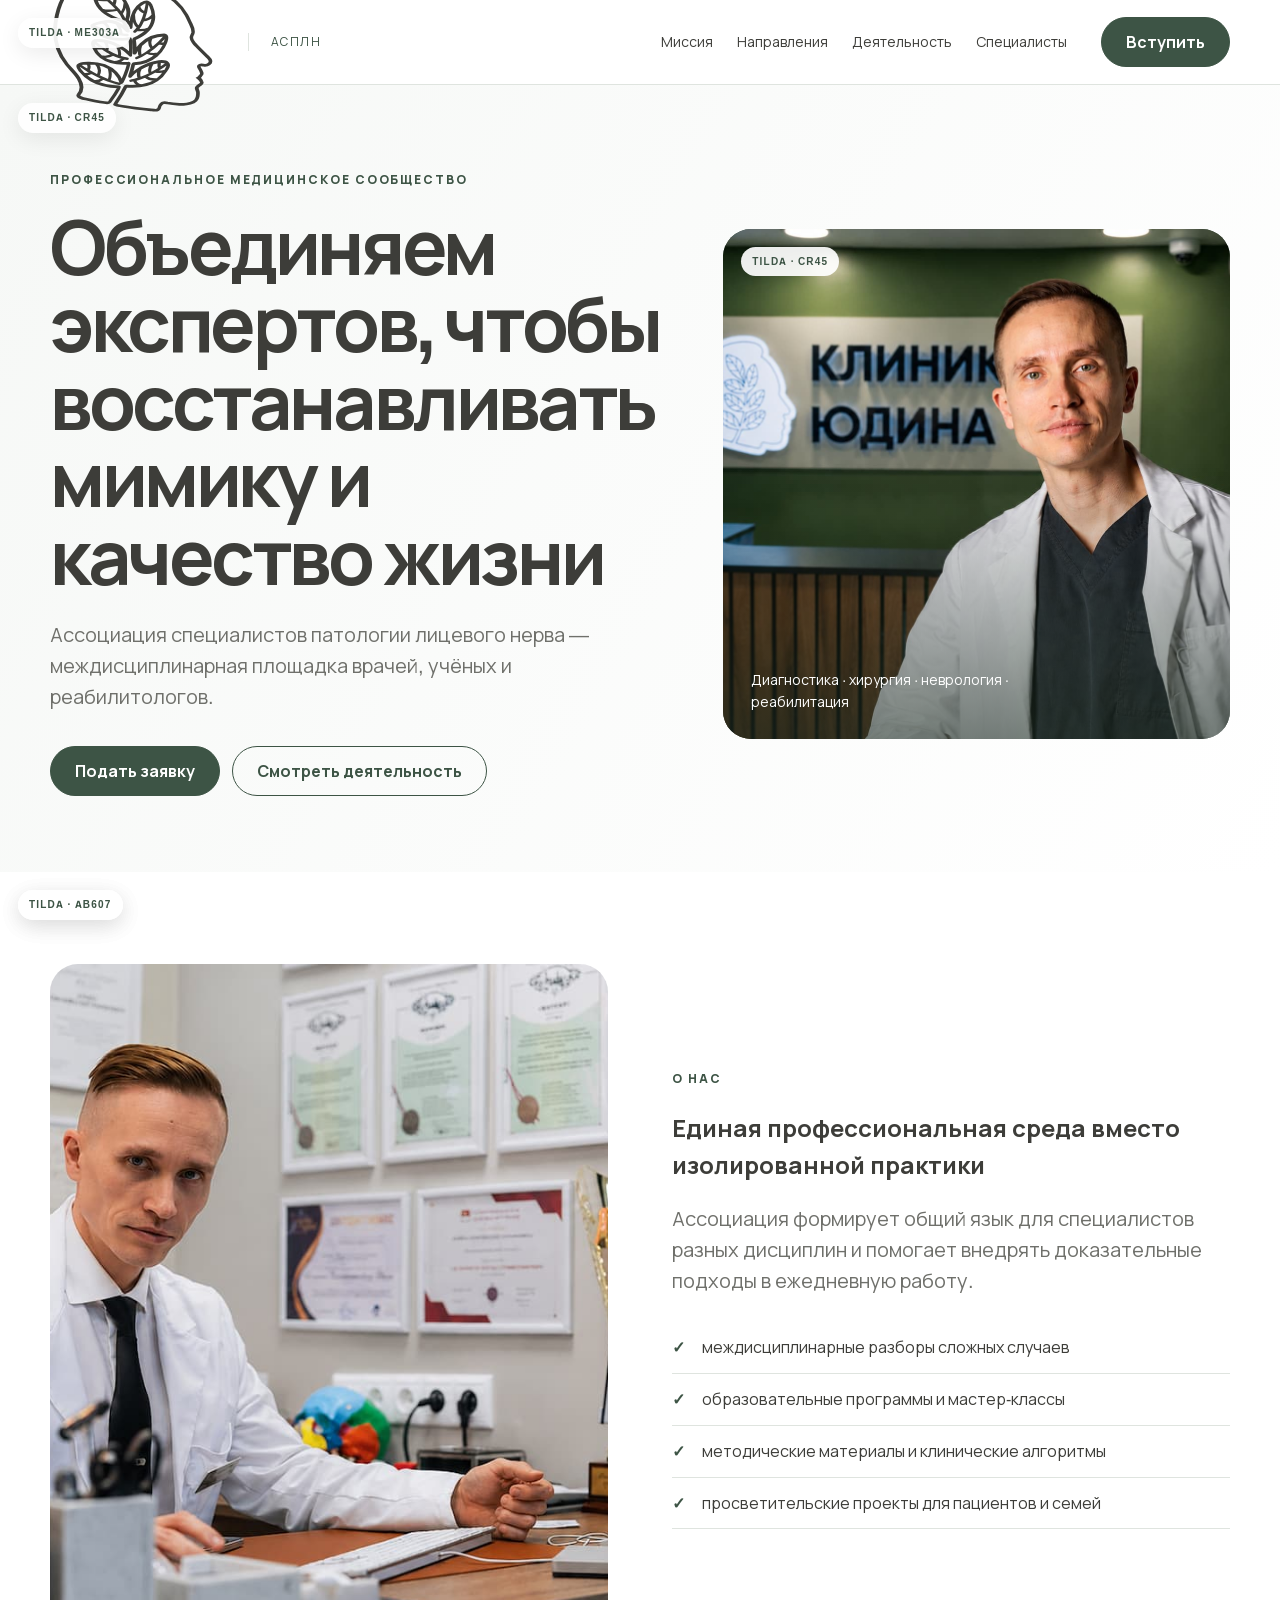
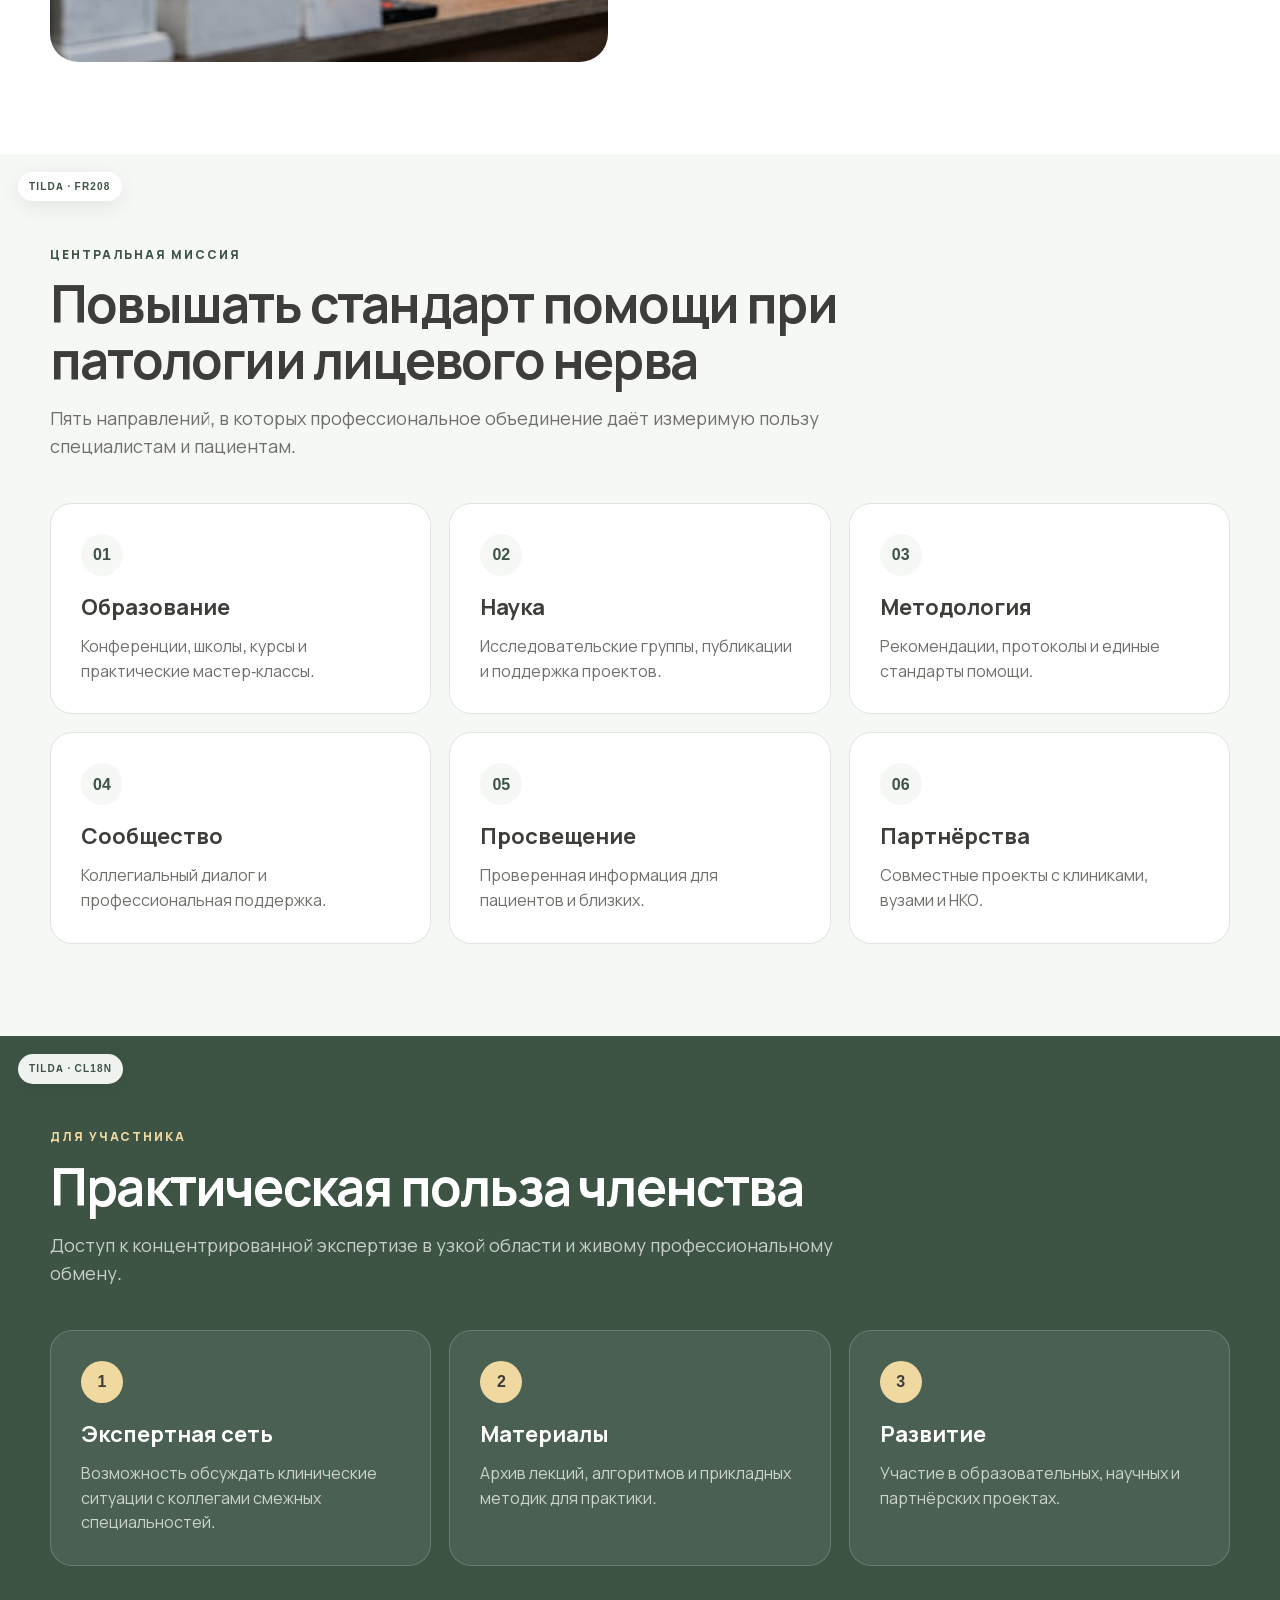
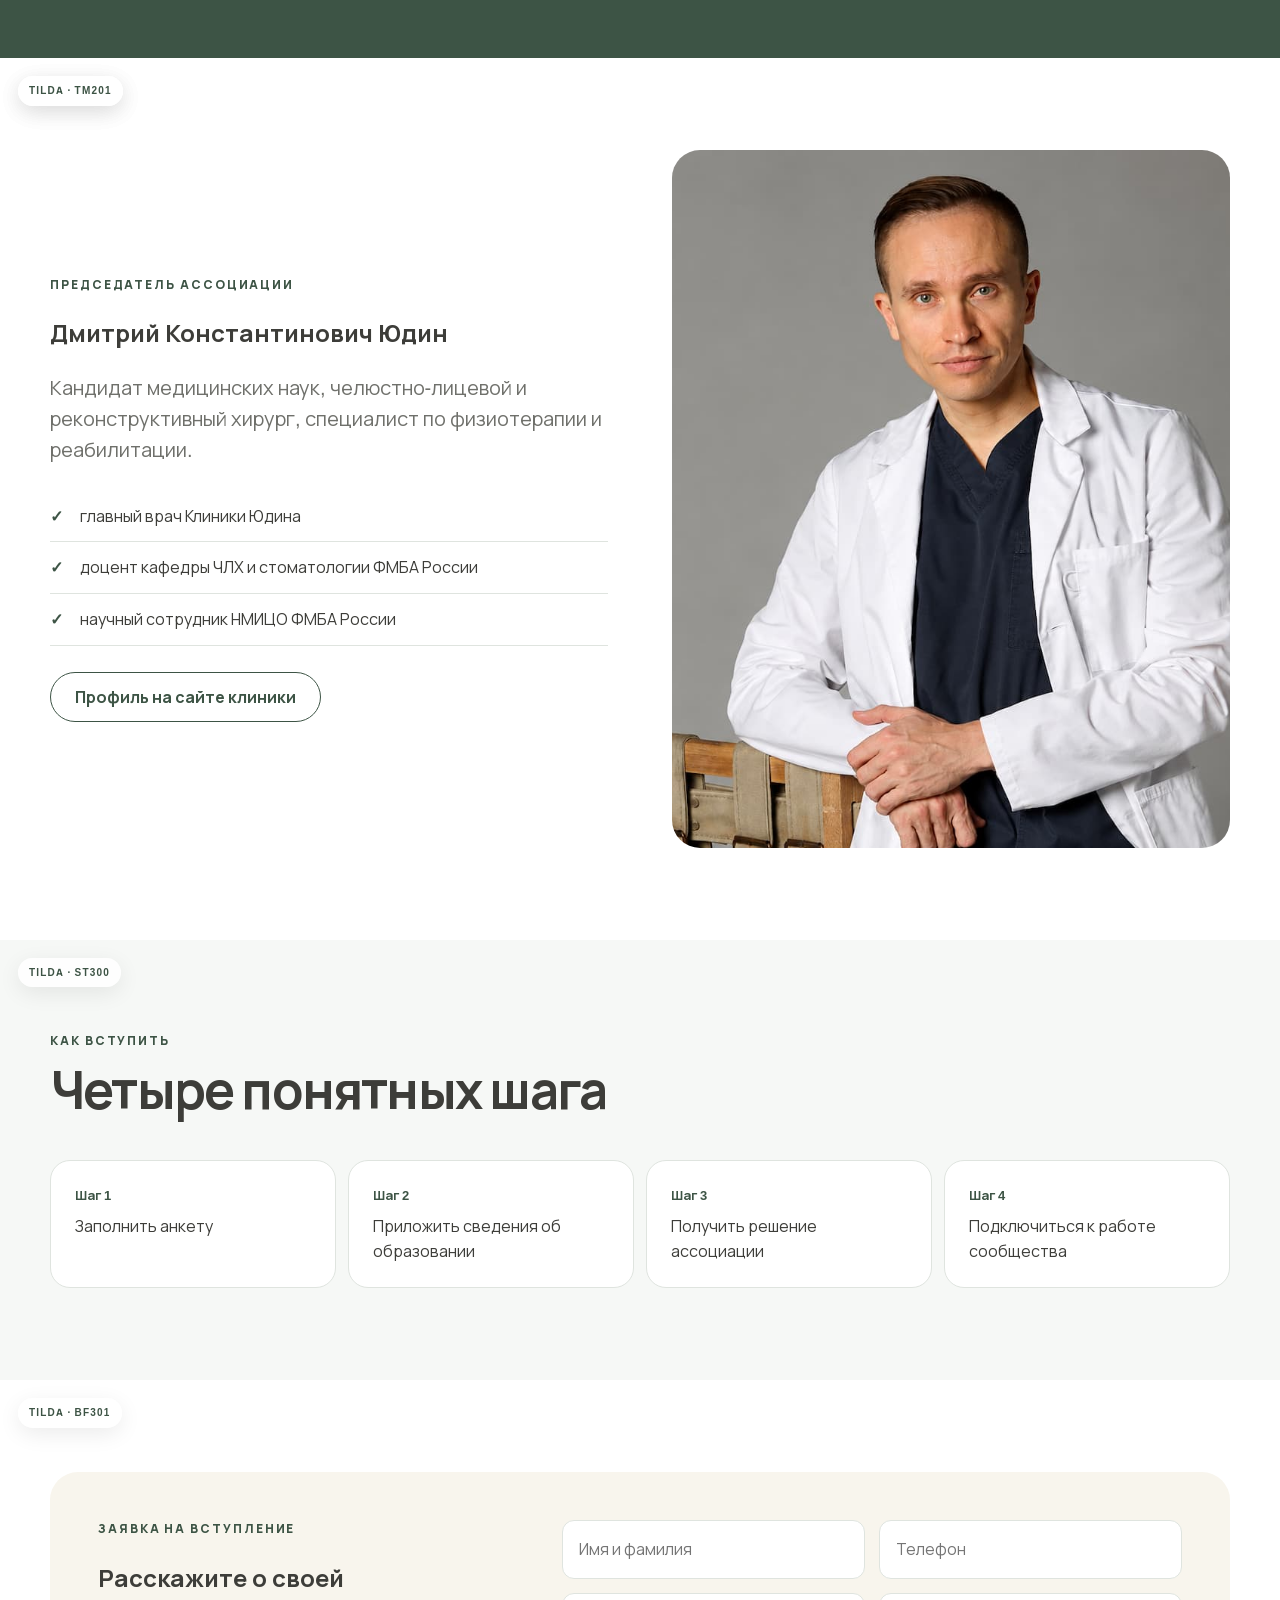
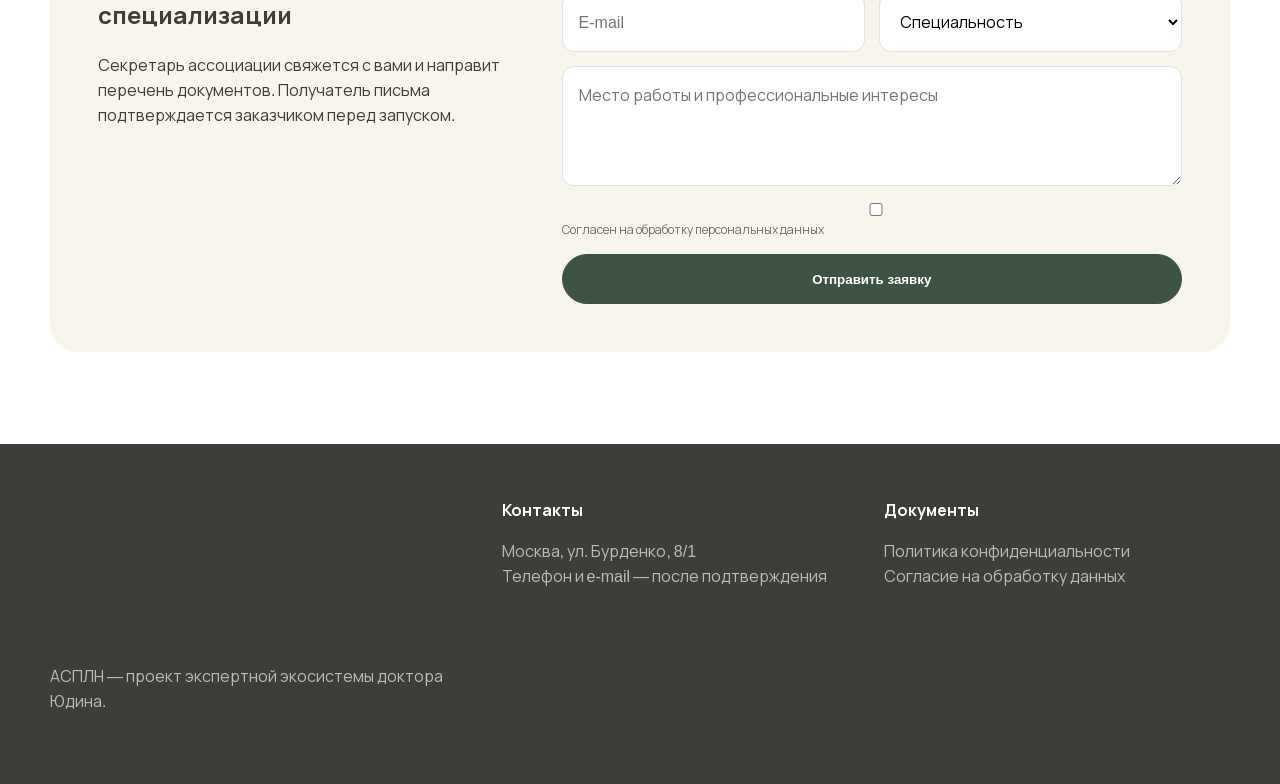
==== aspln/index.html @ 4c73114d "Add Yudin landing specifications and static previews" ====
<!doctype html><html lang="ru"><head><meta charset="utf-8"><meta name="viewport" content="width=device-width,initial-scale=1"><title>АСПЛН — Ассоциация специалистов патологии лицевого нерва</title><meta name="description" content="Профессиональное объединение врачей, исследователей и реабилитологов в области патологии лицевого нерва."><link rel="stylesheet" href="styles.css"></head><body>
<header class="header"><div class="container header-in"><a href="https://yudinclinic.ru/"><img class="logo" src="assets/logo-clinic.svg" alt="Клиника Юдина"></a><span class="project-mark">АСПЛН</span><nav class="nav"><a href="#mission">Миссия</a><a href="#directions">Направления</a><a href="activity.html">Деятельность</a><a href="#team">Специалисты</a></nav><a class="btn" href="#join">Вступить</a></div><span class="block">Tilda · ME303A</span></header>
<main><section class="hero"><div class="container grid"><div><div class="eyebrow">Профессиональное медицинское сообщество</div><h1>Объединяем экспертов, чтобы восстанавливать мимику и качество жизни</h1><p class="lead">Ассоциация специалистов патологии лицевого нерва — междисциплинарная площадка врачей, учёных и реабилитологов.</p><div class="actions"><a class="btn" href="#join">Подать заявку</a><a class="btn alt" href="activity.html">Смотреть деятельность</a></div></div><div class="visual"><img src="assets/hero-clinic.jpg" alt="Работа медицинской команды"><div class="visual-note">Диагностика · хирургия · неврология · реабилитация</div><span class="block">Tilda · CR45</span></div></div><span class="block">Tilda · CR45</span></section>
<section id="mission"><div class="container split"><div class="portrait"><img src="assets/bmjo-concept.jpg" alt="Клиническая работа"><span class="block">Tilda · AB607</span></div><div><div class="eyebrow">О нас</div><h2>Единая профессиональная среда вместо изолированной практики</h2><p class="lead">Ассоциация формирует общий язык для специалистов разных дисциплин и помогает внедрять доказательные подходы в ежедневную работу.</p><ul class="ticks"><li>междисциплинарные разборы сложных случаев</li><li>образовательные программы и мастер-классы</li><li>методические материалы и клинические алгоритмы</li><li>просветительские проекты для пациентов и семей</li></ul></div></div><span class="block">Tilda · AB607</span></section>
<section id="directions" class="pale"><div class="container"><div class="section-head"><div class="eyebrow">Центральная миссия</div><h2>Повышать стандарт помощи при патологии лицевого нерва</h2><p>Пять направлений, в которых профессиональное объединение даёт измеримую пользу специалистам и пациентам.</p></div><div class="cards"><article class="card"><span class="number">01</span><h3>Образование</h3><p>Конференции, школы, курсы и практические мастер-классы.</p></article><article class="card"><span class="number">02</span><h3>Наука</h3><p>Исследовательские группы, публикации и поддержка проектов.</p></article><article class="card"><span class="number">03</span><h3>Методология</h3><p>Рекомендации, протоколы и единые стандарты помощи.</p></article><article class="card"><span class="number">04</span><h3>Сообщество</h3><p>Коллегиальный диалог и профессиональная поддержка.</p></article><article class="card"><span class="number">05</span><h3>Просвещение</h3><p>Проверенная информация для пациентов и близких.</p></article><article class="card"><span class="number">06</span><h3>Партнёрства</h3><p>Совместные проекты с клиниками, вузами и НКО.</p></article></div></div><span class="block">Tilda · FR208</span></section>
<section class="dark"><div class="container"><div class="section-head"><div class="eyebrow" style="color:var(--gold)">Для участника</div><h2>Практическая польза членства</h2><p>Доступ к концентрированной экспертизе в узкой области и живому профессиональному обмену.</p></div><div class="cards"><article class="card"><span class="number">1</span><h3>Экспертная сеть</h3><p>Возможность обсуждать клинические ситуации с коллегами смежных специальностей.</p></article><article class="card"><span class="number">2</span><h3>Материалы</h3><p>Архив лекций, алгоритмов и прикладных методик для практики.</p></article><article class="card"><span class="number">3</span><h3>Развитие</h3><p>Участие в образовательных, научных и партнёрских проектах.</p></article></div></div><span class="block">Tilda · CL18N</span></section>
<section id="team"><div class="container split"><div><div class="eyebrow">Председатель ассоциации</div><h2>Дмитрий Константинович Юдин</h2><p class="lead">Кандидат медицинских наук, челюстно-лицевой и реконструктивный хирург, специалист по физиотерапии и реабилитации.</p><ul class="ticks"><li>главный врач Клиники Юдина</li><li>доцент кафедры ЧЛХ и стоматологии ФМБА России</li><li>научный сотрудник НМИЦО ФМБА России</li></ul><a class="btn alt" href="https://yudinclinic.ru/about/doctor-yudin/">Профиль на сайте клиники</a></div><div class="portrait"><img src="assets/doctor-yudin.jpg" alt="Дмитрий Юдин"><span class="block">Tilda · TM201</span></div></div><span class="block">Tilda · TM201</span></section>
<section class="pale"><div class="container"><div class="section-head"><div class="eyebrow">Как вступить</div><h2>Четыре понятных шага</h2></div><div class="timeline"><div class="step"><b>Шаг 1</b>Заполнить анкету</div><div class="step"><b>Шаг 2</b>Приложить сведения об образовании</div><div class="step"><b>Шаг 3</b>Получить решение ассоциации</div><div class="step"><b>Шаг 4</b>Подключиться к работе сообщества</div></div></div><span class="block">Tilda · ST300</span></section>
<section id="join"><div class="container form-wrap"><div><div class="eyebrow">Заявка на вступление</div><h2>Расскажите о своей специализации</h2><p>Секретарь ассоциации свяжется с вами и направит перечень документов. Получатель письма подтверждается заказчиком перед запуском.</p></div><form><input required placeholder="Имя и фамилия"><input required type="tel" placeholder="Телефон"><input required type="email" placeholder="E-mail"><select required><option value="">Специальность</option><option>Невролог</option><option>Хирург</option><option>Реабилитолог</option><option>Стоматолог</option><option>Другая</option></select><textarea placeholder="Место работы и профессиональные интересы"></textarea><label class="wide consent"><input type="checkbox" required> Согласен на обработку персональных данных</label><button class="btn wide" type="submit">Отправить заявку</button></form></div><span class="block">Tilda · BF301</span></section></main>
<footer class="footer"><div class="container footer-grid"><div><img class="logo" src="assets/logo-clinic.svg" alt="Клиника Юдина"><p>АСПЛН — проект экспертной экосистемы доктора Юдина.</p></div><div><b>Контакты</b><p>Москва, ул. Бурденко, 8/1<br>Телефон и e-mail — после подтверждения</p></div><div><b>Документы</b><p>Политика конфиденциальности<br>Согласие на обработку данных</p></div></div><span class="block">Tilda · FT305</span></footer><script src="script.js"></script></body></html>
---- aspln/styles.css ----
@font-face{font-family:Manrope;src:url('assets/manrope.woff2') format('woff2');font-display:swap}
:root{--ink:#3d3d39;--muted:#6f706b;--green:#3d5445;--pale:#f6f8f6;--cream:#f8f5ed;--gold:#f0d9a0;--white:#fff;--line:#dfe4df;--radius:28px}
*{box-sizing:border-box}html{scroll-behavior:smooth}body{margin:0;color:var(--ink);font-family:Manrope,Arial,sans-serif;background:var(--white);line-height:1.55}a{color:inherit;text-decoration:none}img{display:block;max-width:100%}.container{width:min(1180px,calc(100% - 40px));margin:auto}.header{position:sticky;top:0;z-index:20;background:rgba(255,255,255,.94);backdrop-filter:blur(12px);border-bottom:1px solid var(--line)}.header-in{height:84px;display:flex;align-items:center;gap:34px}.logo{width:164px}.project-mark{font-size:12px;letter-spacing:.12em;text-transform:uppercase;color:var(--green);border-left:1px solid var(--line);padding-left:22px}.nav{margin-left:auto;display:flex;gap:24px;font-size:14px}.btn{display:inline-flex;align-items:center;justify-content:center;min-height:50px;padding:0 24px;border-radius:999px;background:var(--green);color:#fff;border:1px solid var(--green);font-weight:700}.btn.alt{background:transparent;color:var(--green)}.hero{padding:86px 0 76px;background:linear-gradient(120deg,var(--pale),#fff)}.grid{display:grid;grid-template-columns:1.1fr .9fr;gap:54px;align-items:center}.eyebrow{font-size:12px;letter-spacing:.16em;text-transform:uppercase;color:var(--green);font-weight:800}.hero h1{font-size:clamp(44px,6vw,76px);line-height:1.02;letter-spacing:-.045em;margin:18px 0 24px}.lead{font-size:20px;color:var(--muted);max-width:720px}.actions{display:flex;gap:12px;flex-wrap:wrap;margin-top:34px}.visual{min-height:510px;border-radius:var(--radius);overflow:hidden;position:relative;background:var(--green)}.visual img{width:100%;height:100%;object-fit:cover;position:absolute}.visual:after{content:"";position:absolute;inset:0;background:linear-gradient(180deg,transparent 45%,rgba(32,48,38,.6))}.visual-note{position:absolute;z-index:2;left:28px;bottom:26px;color:#fff;font-size:14px;max-width:300px}.block{position:absolute;z-index:5;top:18px;left:18px;padding:7px 11px;border-radius:99px;background:rgba(255,255,255,.92);color:var(--green);font-size:10px;letter-spacing:.12em;text-transform:uppercase;font-weight:800;box-shadow:0 6px 22px rgba(0,0,0,.08)}section{position:relative;padding:92px 0}.section-head{max-width:790px;margin-bottom:42px}.section-head h2{font-size:clamp(34px,4vw,54px);line-height:1.08;letter-spacing:-.035em;margin:12px 0}.section-head p{color:var(--muted);font-size:18px}.cards{display:grid;grid-template-columns:repeat(3,1fr);gap:18px}.card{padding:30px;border:1px solid var(--line);border-radius:22px;background:#fff}.card h3{margin:14px 0 10px;font-size:22px}.card p{color:var(--muted);margin:0}.number{width:42px;height:42px;border-radius:50%;display:grid;place-items:center;background:var(--pale);color:var(--green);font-weight:800}.pale{background:var(--pale)}.dark{background:var(--green);color:#fff}.dark .section-head p,.dark .card p{color:rgba(255,255,255,.72)}.dark .card{background:rgba(255,255,255,.07);border-color:rgba(255,255,255,.18)}.dark .number{background:var(--gold);color:var(--ink)}.split{display:grid;grid-template-columns:1fr 1fr;gap:64px;align-items:center}.portrait{border-radius:var(--radius);overflow:hidden;aspect-ratio:4/5}.portrait img{width:100%;height:100%;object-fit:cover}.ticks{list-style:none;padding:0;margin:26px 0}.ticks li{padding:13px 0 13px 30px;border-bottom:1px solid var(--line);position:relative}.ticks li:before{content:"✓";position:absolute;left:0;color:var(--green);font-weight:800}.timeline{display:grid;grid-template-columns:repeat(4,1fr);gap:12px}.step{padding:24px;background:#fff;border-radius:20px;border:1px solid var(--line)}.step b{display:block;color:var(--green);font-size:13px;margin-bottom:9px}.gallery{display:grid;grid-template-columns:1.2fr .8fr .8fr;gap:14px}.gallery figure{margin:0;border-radius:20px;overflow:hidden;min-height:330px;position:relative}.gallery img{width:100%;height:100%;object-fit:cover;position:absolute}.facts{display:grid;grid-template-columns:repeat(4,1fr);gap:16px}.fact{border-top:1px solid var(--line);padding-top:20px}.fact strong{font-size:40px;color:var(--green)}.faq details{border-top:1px solid var(--line);padding:22px 0}.faq summary{font-size:19px;font-weight:700;cursor:pointer}.faq p{color:var(--muted);max-width:850px}.form-wrap{display:grid;grid-template-columns:.8fr 1.2fr;gap:50px;padding:48px;border-radius:var(--radius);background:var(--cream)}form{display:grid;grid-template-columns:1fr 1fr;gap:14px}input,select,textarea{width:100%;padding:16px;border:1px solid var(--line);border-radius:12px;background:#fff;font:inherit}textarea{grid-column:1/-1;min-height:120px}.wide{grid-column:1/-1}.consent{font-size:12px;color:var(--muted)}.footer{padding:54px 0;background:var(--ink);color:#fff}.footer-grid{display:grid;grid-template-columns:1.2fr 1fr 1fr;gap:36px}.footer small,.footer p{color:rgba(255,255,255,.65)}.case-list{display:grid;gap:18px}.case{display:grid;grid-template-columns:260px 1fr;border:1px solid var(--line);border-radius:22px;overflow:hidden}.case img{width:100%;height:100%;object-fit:cover;min-height:220px}.case-copy{padding:28px}.case-copy h3{margin:0 0 8px}.tag{display:inline-block;padding:6px 10px;border-radius:99px;background:var(--pale);color:var(--green);font-size:11px;font-weight:800;text-transform:uppercase;letter-spacing:.08em}.notice{padding:18px 22px;border-left:3px solid var(--green);background:var(--pale);color:var(--muted);margin-top:26px}.menu-btn{display:none}.product{background:linear-gradient(150deg,#e9efe9,#fff)}.device{padding:34px;background:#fff;border-radius:var(--radius);box-shadow:0 25px 70px rgba(61,84,69,.15)}
@media(max-width:900px){.nav{display:none}.menu-btn{display:block;margin-left:auto}.project-mark{display:none}.grid,.split,.form-wrap{grid-template-columns:1fr}.cards{grid-template-columns:1fr 1fr}.timeline,.facts{grid-template-columns:1fr 1fr}.gallery{grid-template-columns:1fr}.gallery figure{min-height:300px}.visual{min-height:420px}.case{grid-template-columns:1fr}.case img{height:280px}.footer-grid{grid-template-columns:1fr}}
@media(max-width:600px){.container{width:min(100% - 28px,1180px)}.header-in{height:70px}.logo{width:138px}.hero,section{padding:64px 0}.hero h1{font-size:42px}.cards,.timeline,.facts,form{grid-template-columns:1fr}.wide,textarea{grid-column:auto}.form-wrap{padding:26px}.visual{min-height:360px}.block{top:10px;left:10px}.lead{font-size:17px}}
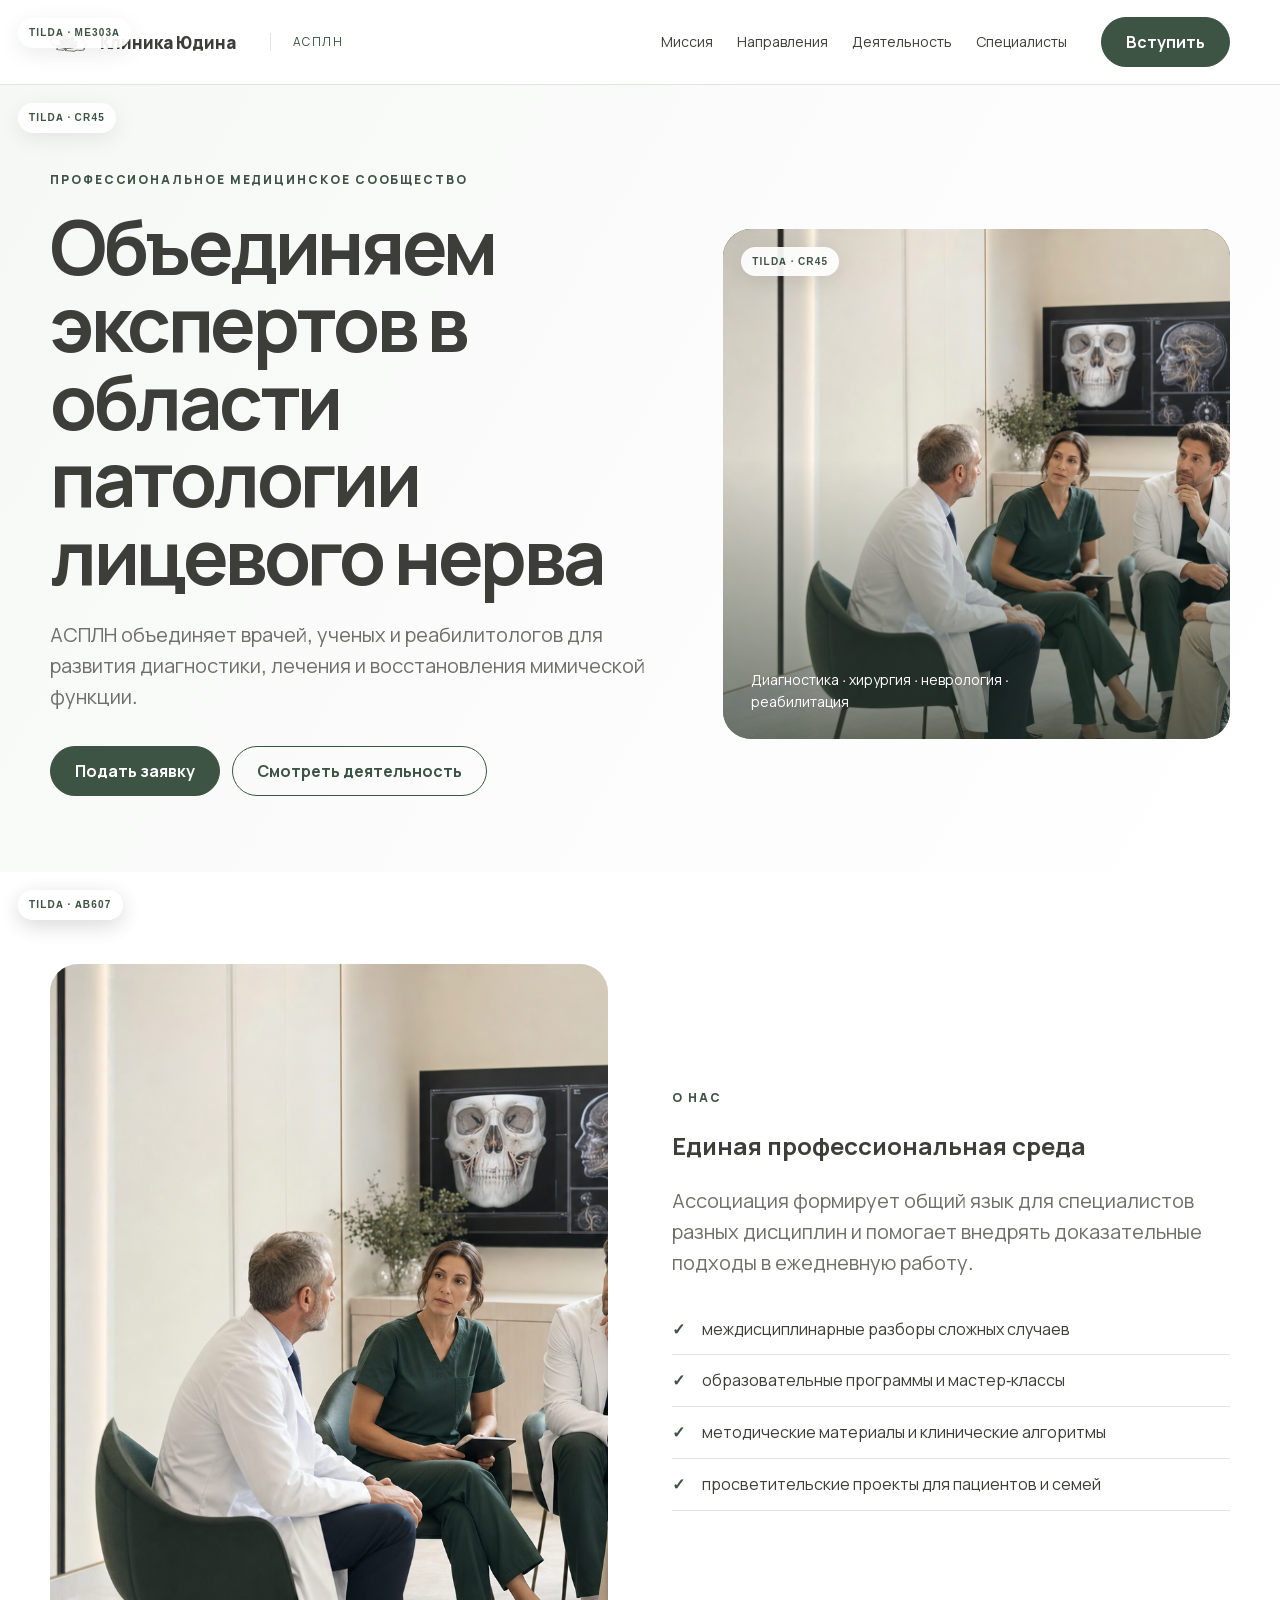
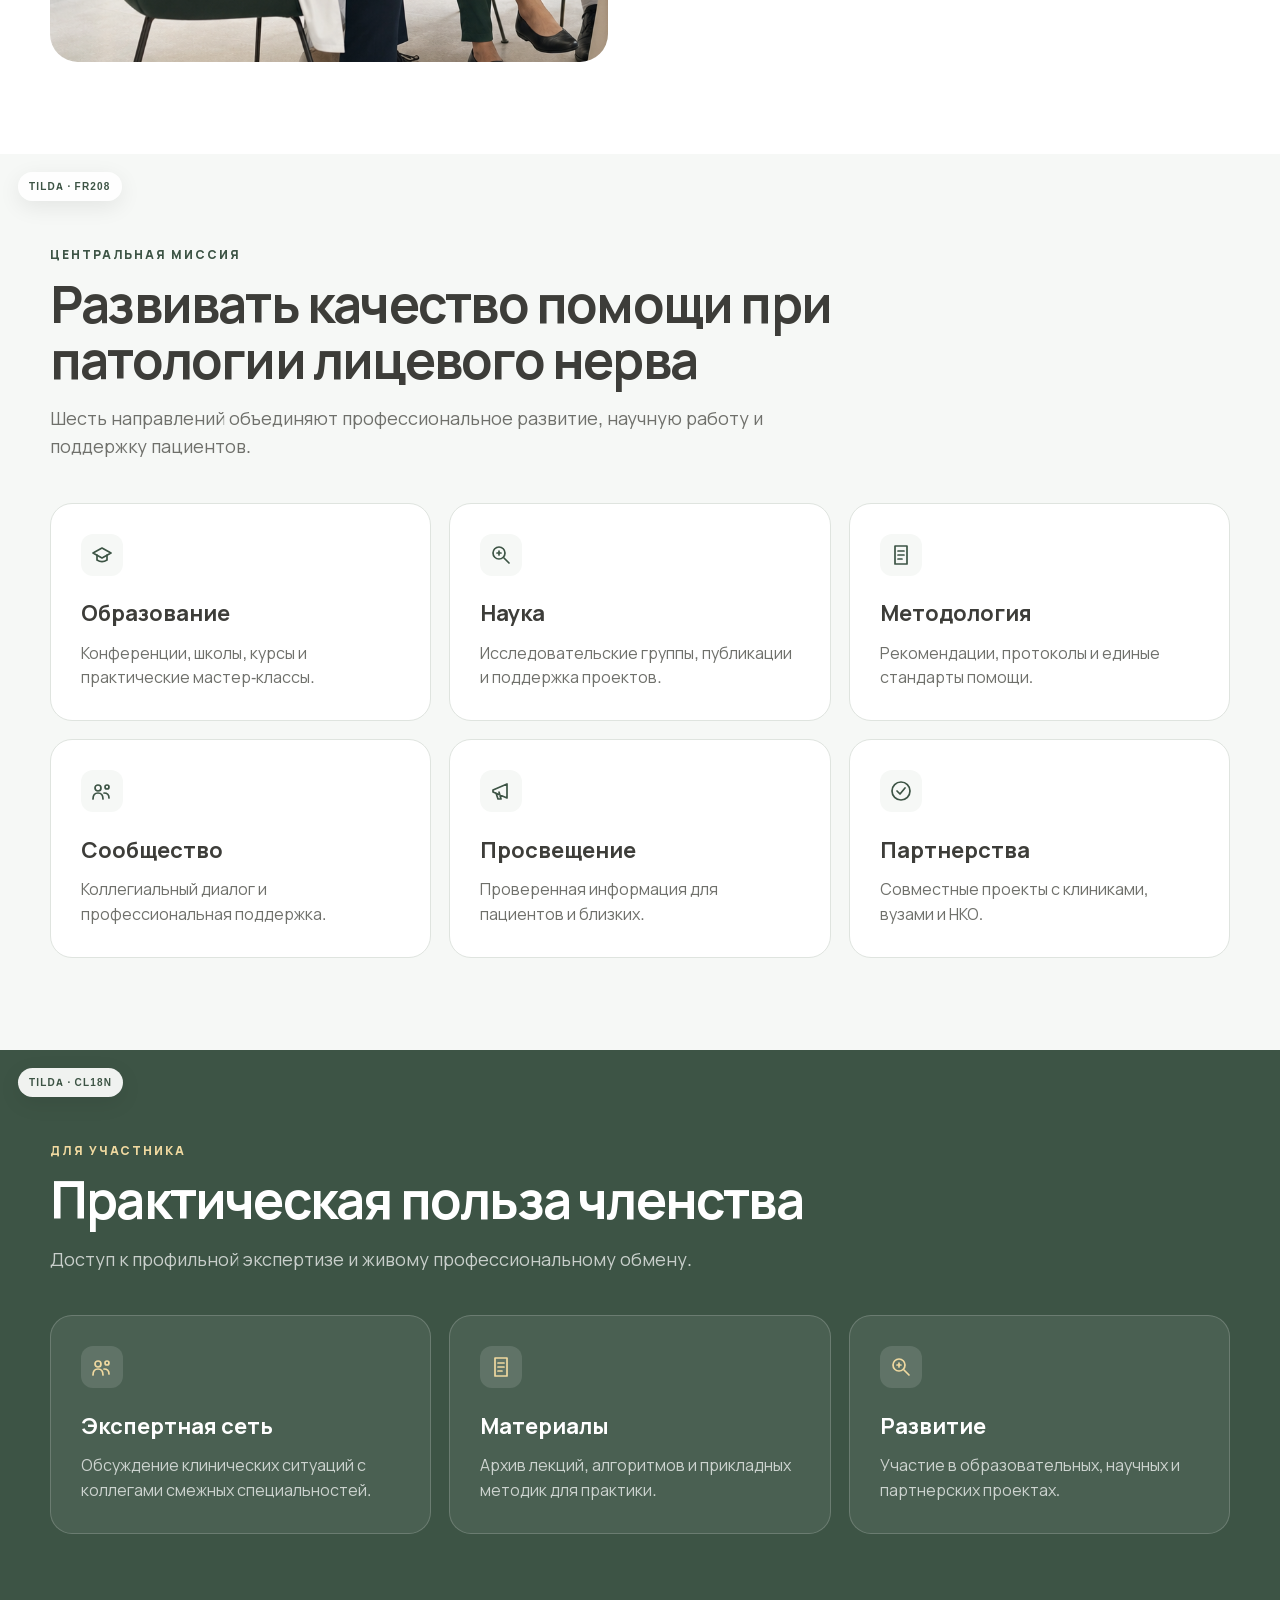
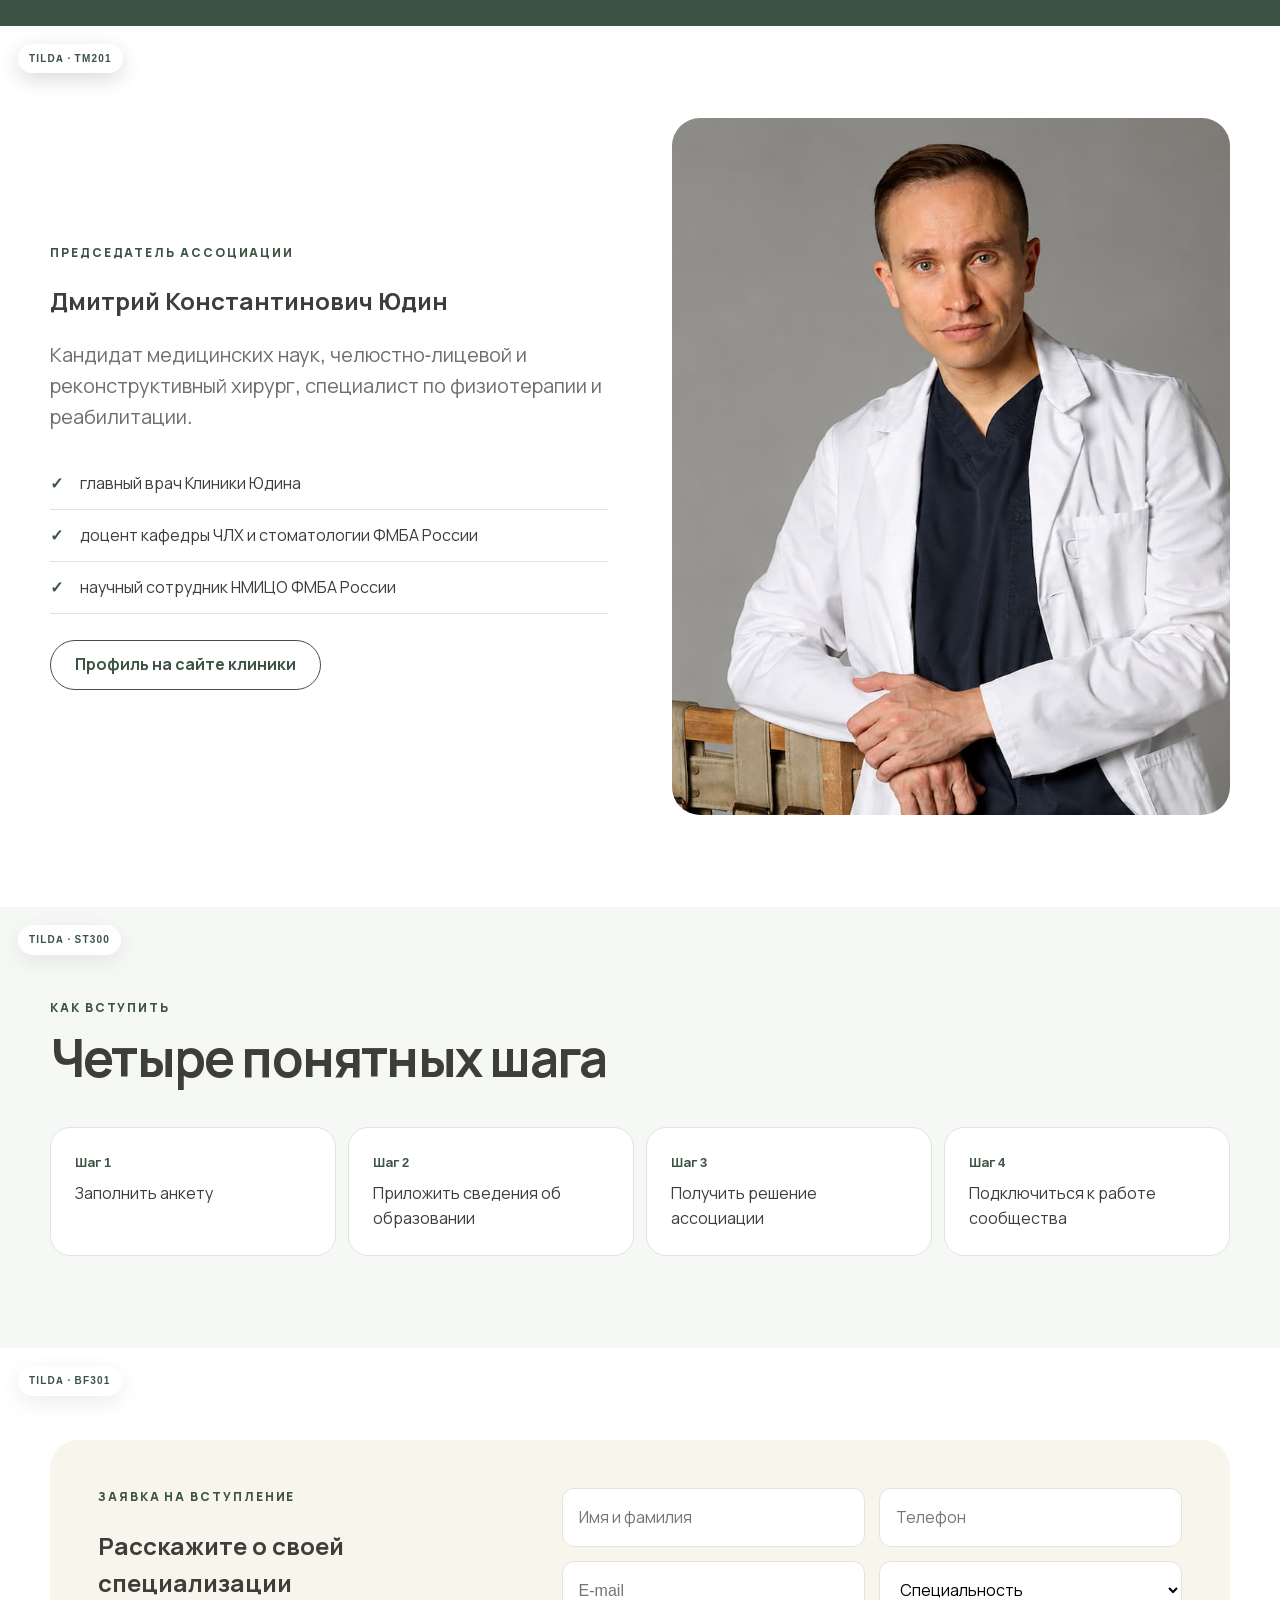
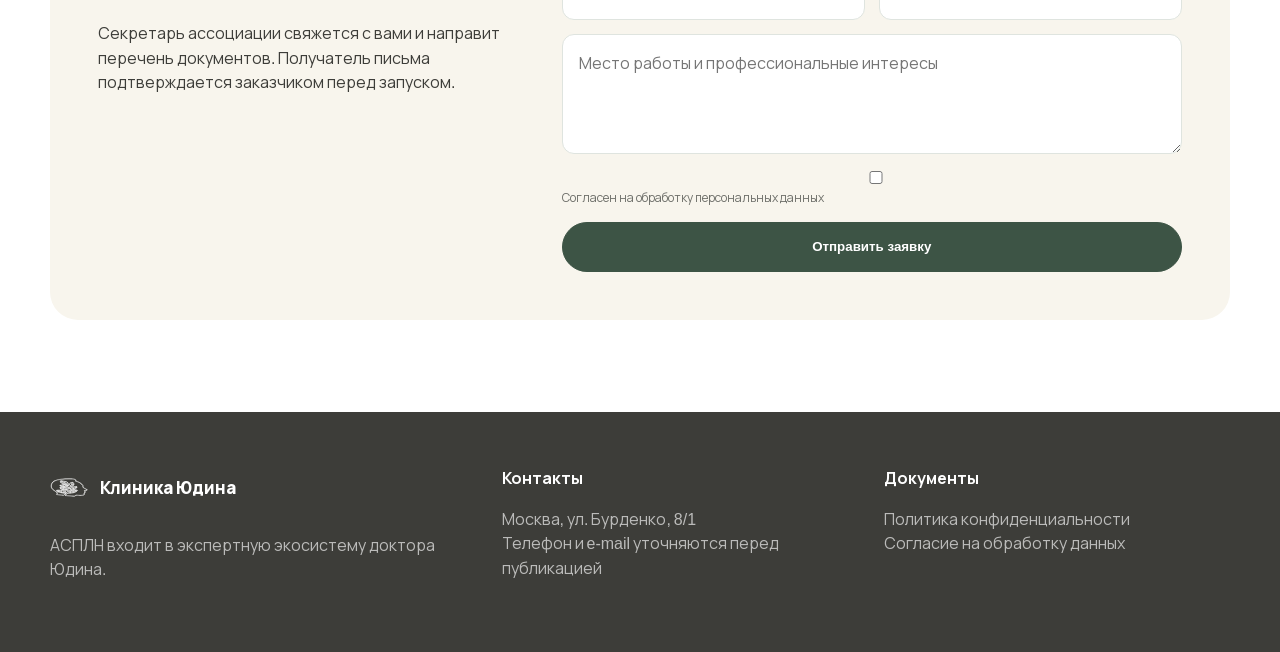
==== commit 715f245b: "Rewrite landing content and restore brand assets" ====
--- a/aspln/index.html
+++ b/aspln/index.html
@@ -1,10 +1,10 @@
-<!doctype html><html lang="ru"><head><meta charset="utf-8"><meta name="viewport" content="width=device-width,initial-scale=1"><title>АСПЛН — Ассоциация специалистов патологии лицевого нерва</title><meta name="description" content="Профессиональное объединение врачей, исследователей и реабилитологов в области патологии лицевого нерва."><link rel="stylesheet" href="styles.css"></head><body>
-<header class="header"><div class="container header-in"><a href="https://yudinclinic.ru/"><img class="logo" src="assets/logo-clinic.svg" alt="Клиника Юдина"></a><span class="project-mark">АСПЛН</span><nav class="nav"><a href="#mission">Миссия</a><a href="#directions">Направления</a><a href="activity.html">Деятельность</a><a href="#team">Специалисты</a></nav><a class="btn" href="#join">Вступить</a></div><span class="block">Tilda · ME303A</span></header>
-<main><section class="hero"><div class="container grid"><div><div class="eyebrow">Профессиональное медицинское сообщество</div><h1>Объединяем экспертов, чтобы восстанавливать мимику и качество жизни</h1><p class="lead">Ассоциация специалистов патологии лицевого нерва — междисциплинарная площадка врачей, учёных и реабилитологов.</p><div class="actions"><a class="btn" href="#join">Подать заявку</a><a class="btn alt" href="activity.html">Смотреть деятельность</a></div></div><div class="visual"><img src="assets/hero-clinic.jpg" alt="Работа медицинской команды"><div class="visual-note">Диагностика · хирургия · неврология · реабилитация</div><span class="block">Tilda · CR45</span></div></div><span class="block">Tilda · CR45</span></section>
-<section id="mission"><div class="container split"><div class="portrait"><img src="assets/bmjo-concept.jpg" alt="Клиническая работа"><span class="block">Tilda · AB607</span></div><div><div class="eyebrow">О нас</div><h2>Единая профессиональная среда вместо изолированной практики</h2><p class="lead">Ассоциация формирует общий язык для специалистов разных дисциплин и помогает внедрять доказательные подходы в ежедневную работу.</p><ul class="ticks"><li>междисциплинарные разборы сложных случаев</li><li>образовательные программы и мастер-классы</li><li>методические материалы и клинические алгоритмы</li><li>просветительские проекты для пациентов и семей</li></ul></div></div><span class="block">Tilda · AB607</span></section>
-<section id="directions" class="pale"><div class="container"><div class="section-head"><div class="eyebrow">Центральная миссия</div><h2>Повышать стандарт помощи при патологии лицевого нерва</h2><p>Пять направлений, в которых профессиональное объединение даёт измеримую пользу специалистам и пациентам.</p></div><div class="cards"><article class="card"><span class="number">01</span><h3>Образование</h3><p>Конференции, школы, курсы и практические мастер-классы.</p></article><article class="card"><span class="number">02</span><h3>Наука</h3><p>Исследовательские группы, публикации и поддержка проектов.</p></article><article class="card"><span class="number">03</span><h3>Методология</h3><p>Рекомендации, протоколы и единые стандарты помощи.</p></article><article class="card"><span class="number">04</span><h3>Сообщество</h3><p>Коллегиальный диалог и профессиональная поддержка.</p></article><article class="card"><span class="number">05</span><h3>Просвещение</h3><p>Проверенная информация для пациентов и близких.</p></article><article class="card"><span class="number">06</span><h3>Партнёрства</h3><p>Совместные проекты с клиниками, вузами и НКО.</p></article></div></div><span class="block">Tilda · FR208</span></section>
-<section class="dark"><div class="container"><div class="section-head"><div class="eyebrow" style="color:var(--gold)">Для участника</div><h2>Практическая польза членства</h2><p>Доступ к концентрированной экспертизе в узкой области и живому профессиональному обмену.</p></div><div class="cards"><article class="card"><span class="number">1</span><h3>Экспертная сеть</h3><p>Возможность обсуждать клинические ситуации с коллегами смежных специальностей.</p></article><article class="card"><span class="number">2</span><h3>Материалы</h3><p>Архив лекций, алгоритмов и прикладных методик для практики.</p></article><article class="card"><span class="number">3</span><h3>Развитие</h3><p>Участие в образовательных, научных и партнёрских проектах.</p></article></div></div><span class="block">Tilda · CL18N</span></section>
+<!doctype html><html lang="ru"><head><meta charset="utf-8"><meta name="viewport" content="width=device-width,initial-scale=1"><title>АСПЛН: Ассоциация специалистов патологии лицевого нерва</title><meta name="description" content="Профессиональное объединение врачей, исследователей и реабилитологов в области патологии лицевого нерва."><link rel="stylesheet" href="styles.css"></head><body>
+<header class="header"><div class="container header-in"><a class="clinic-logo" href="https://yudinclinic.ru/"><img src="assets/logo-clinic.svg" alt=""><span>Клиника Юдина</span></a><span class="project-mark">АСПЛН</span><nav class="nav"><a href="#mission">Миссия</a><a href="#directions">Направления</a><a href="activity.html">Деятельность</a><a href="#team">Специалисты</a></nav><a class="btn" href="#join">Вступить</a></div><span class="block">Tilda · ME303A</span></header>
+<main><section class="hero"><div class="container grid"><div><div class="eyebrow">Профессиональное медицинское сообщество</div><h1>Объединяем экспертов в области патологии лицевого нерва</h1><p class="lead">АСПЛН объединяет врачей, ученых и реабилитологов для развития диагностики, лечения и восстановления мимической функции.</p><div class="actions"><a class="btn" href="#join">Подать заявку</a><a class="btn alt" href="activity.html">Смотреть деятельность</a></div></div><div class="visual"><img src="assets/aspln-team-generated.png" alt="Междисциплинарная медицинская команда обсуждает клинический случай"><div class="visual-note">Диагностика · хирургия · неврология · реабилитация</div><span class="block">Tilda · CR45</span></div></div><span class="block">Tilda · CR45</span></section>
+<section id="mission"><div class="container split"><div class="portrait"><img src="assets/aspln-team-generated.png" alt="Специалисты обсуждают данные диагностики"><span class="block">Tilda · AB607</span></div><div><div class="eyebrow">О нас</div><h2>Единая профессиональная среда</h2><p class="lead">Ассоциация формирует общий язык для специалистов разных дисциплин и помогает внедрять доказательные подходы в ежедневную работу.</p><ul class="ticks"><li>междисциплинарные разборы сложных случаев</li><li>образовательные программы и мастер-классы</li><li>методические материалы и клинические алгоритмы</li><li>просветительские проекты для пациентов и семей</li></ul></div></div><span class="block">Tilda · AB607</span></section>
+<section id="directions" class="pale"><div class="container"><div class="section-head"><div class="eyebrow">Центральная миссия</div><h2>Развивать качество помощи при патологии лицевого нерва</h2><p>Шесть направлений объединяют профессиональное развитие, научную работу и поддержку пациентов.</p></div><div class="cards"><article class="card"><svg class="icon"><use href="assets/icons.svg#education"/></svg><h3>Образование</h3><p>Конференции, школы, курсы и практические мастер-классы.</p></article><article class="card"><svg class="icon"><use href="assets/icons.svg#research"/></svg><h3>Наука</h3><p>Исследовательские группы, публикации и поддержка проектов.</p></article><article class="card"><svg class="icon"><use href="assets/icons.svg#methods"/></svg><h3>Методология</h3><p>Рекомендации, протоколы и единые стандарты помощи.</p></article><article class="card"><svg class="icon"><use href="assets/icons.svg#community"/></svg><h3>Сообщество</h3><p>Коллегиальный диалог и профессиональная поддержка.</p></article><article class="card"><svg class="icon"><use href="assets/icons.svg#outreach"/></svg><h3>Просвещение</h3><p>Проверенная информация для пациентов и близких.</p></article><article class="card"><svg class="icon"><use href="assets/icons.svg#partners"/></svg><h3>Партнерства</h3><p>Совместные проекты с клиниками, вузами и НКО.</p></article></div></div><span class="block">Tilda · FR208</span></section>
+<section class="dark"><div class="container"><div class="section-head"><div class="eyebrow" style="color:var(--gold)">Для участника</div><h2>Практическая польза членства</h2><p>Доступ к профильной экспертизе и живому профессиональному обмену.</p></div><div class="cards"><article class="card"><svg class="icon"><use href="assets/icons.svg#community"/></svg><h3>Экспертная сеть</h3><p>Обсуждение клинических ситуаций с коллегами смежных специальностей.</p></article><article class="card"><svg class="icon"><use href="assets/icons.svg#methods"/></svg><h3>Материалы</h3><p>Архив лекций, алгоритмов и прикладных методик для практики.</p></article><article class="card"><svg class="icon"><use href="assets/icons.svg#research"/></svg><h3>Развитие</h3><p>Участие в образовательных, научных и партнерских проектах.</p></article></div></div><span class="block">Tilda · CL18N</span></section>
 <section id="team"><div class="container split"><div><div class="eyebrow">Председатель ассоциации</div><h2>Дмитрий Константинович Юдин</h2><p class="lead">Кандидат медицинских наук, челюстно-лицевой и реконструктивный хирург, специалист по физиотерапии и реабилитации.</p><ul class="ticks"><li>главный врач Клиники Юдина</li><li>доцент кафедры ЧЛХ и стоматологии ФМБА России</li><li>научный сотрудник НМИЦО ФМБА России</li></ul><a class="btn alt" href="https://yudinclinic.ru/about/doctor-yudin/">Профиль на сайте клиники</a></div><div class="portrait"><img src="assets/doctor-yudin.jpg" alt="Дмитрий Юдин"><span class="block">Tilda · TM201</span></div></div><span class="block">Tilda · TM201</span></section>
 <section class="pale"><div class="container"><div class="section-head"><div class="eyebrow">Как вступить</div><h2>Четыре понятных шага</h2></div><div class="timeline"><div class="step"><b>Шаг 1</b>Заполнить анкету</div><div class="step"><b>Шаг 2</b>Приложить сведения об образовании</div><div class="step"><b>Шаг 3</b>Получить решение ассоциации</div><div class="step"><b>Шаг 4</b>Подключиться к работе сообщества</div></div></div><span class="block">Tilda · ST300</span></section>
 <section id="join"><div class="container form-wrap"><div><div class="eyebrow">Заявка на вступление</div><h2>Расскажите о своей специализации</h2><p>Секретарь ассоциации свяжется с вами и направит перечень документов. Получатель письма подтверждается заказчиком перед запуском.</p></div><form><input required placeholder="Имя и фамилия"><input required type="tel" placeholder="Телефон"><input required type="email" placeholder="E-mail"><select required><option value="">Специальность</option><option>Невролог</option><option>Хирург</option><option>Реабилитолог</option><option>Стоматолог</option><option>Другая</option></select><textarea placeholder="Место работы и профессиональные интересы"></textarea><label class="wide consent"><input type="checkbox" required> Согласен на обработку персональных данных</label><button class="btn wide" type="submit">Отправить заявку</button></form></div><span class="block">Tilda · BF301</span></section></main>
-<footer class="footer"><div class="container footer-grid"><div><img class="logo" src="assets/logo-clinic.svg" alt="Клиника Юдина"><p>АСПЛН — проект экспертной экосистемы доктора Юдина.</p></div><div><b>Контакты</b><p>Москва, ул. Бурденко, 8/1<br>Телефон и e-mail — после подтверждения</p></div><div><b>Документы</b><p>Политика конфиденциальности<br>Согласие на обработку данных</p></div></div><span class="block">Tilda · FT305</span></footer><script src="script.js"></script></body></html>
+<footer class="footer"><div class="container footer-grid"><div><a class="clinic-logo" href="https://yudinclinic.ru/"><img src="assets/logo-clinic.svg" alt=""><span>Клиника Юдина</span></a><p>АСПЛН входит в экспертную экосистему доктора Юдина.</p></div><div><b>Контакты</b><p>Москва, ул. Бурденко, 8/1<br>Телефон и e-mail уточняются перед публикацией</p></div><div><b>Документы</b><p>Политика конфиденциальности<br>Согласие на обработку данных</p></div></div><span class="block">Tilda · FT305</span></footer><script src="script.js"></script></body></html>
--- a/aspln/styles.css
+++ b/aspln/styles.css
@@ -3,3 +3,4 @@
 *{box-sizing:border-box}html{scroll-behavior:smooth}body{margin:0;color:var(--ink);font-family:Manrope,Arial,sans-serif;background:var(--white);line-height:1.55}a{color:inherit;text-decoration:none}img{display:block;max-width:100%}.container{width:min(1180px,calc(100% - 40px));margin:auto}.header{position:sticky;top:0;z-index:20;background:rgba(255,255,255,.94);backdrop-filter:blur(12px);border-bottom:1px solid var(--line)}.header-in{height:84px;display:flex;align-items:center;gap:34px}.logo{width:164px}.project-mark{font-size:12px;letter-spacing:.12em;text-transform:uppercase;color:var(--green);border-left:1px solid var(--line);padding-left:22px}.nav{margin-left:auto;display:flex;gap:24px;font-size:14px}.btn{display:inline-flex;align-items:center;justify-content:center;min-height:50px;padding:0 24px;border-radius:999px;background:var(--green);color:#fff;border:1px solid var(--green);font-weight:700}.btn.alt{background:transparent;color:var(--green)}.hero{padding:86px 0 76px;background:linear-gradient(120deg,var(--pale),#fff)}.grid{display:grid;grid-template-columns:1.1fr .9fr;gap:54px;align-items:center}.eyebrow{font-size:12px;letter-spacing:.16em;text-transform:uppercase;color:var(--green);font-weight:800}.hero h1{font-size:clamp(44px,6vw,76px);line-height:1.02;letter-spacing:-.045em;margin:18px 0 24px}.lead{font-size:20px;color:var(--muted);max-width:720px}.actions{display:flex;gap:12px;flex-wrap:wrap;margin-top:34px}.visual{min-height:510px;border-radius:var(--radius);overflow:hidden;position:relative;background:var(--green)}.visual img{width:100%;height:100%;object-fit:cover;position:absolute}.visual:after{content:"";position:absolute;inset:0;background:linear-gradient(180deg,transparent 45%,rgba(32,48,38,.6))}.visual-note{position:absolute;z-index:2;left:28px;bottom:26px;color:#fff;font-size:14px;max-width:300px}.block{position:absolute;z-index:5;top:18px;left:18px;padding:7px 11px;border-radius:99px;background:rgba(255,255,255,.92);color:var(--green);font-size:10px;letter-spacing:.12em;text-transform:uppercase;font-weight:800;box-shadow:0 6px 22px rgba(0,0,0,.08)}section{position:relative;padding:92px 0}.section-head{max-width:790px;margin-bottom:42px}.section-head h2{font-size:clamp(34px,4vw,54px);line-height:1.08;letter-spacing:-.035em;margin:12px 0}.section-head p{color:var(--muted);font-size:18px}.cards{display:grid;grid-template-columns:repeat(3,1fr);gap:18px}.card{padding:30px;border:1px solid var(--line);border-radius:22px;background:#fff}.card h3{margin:14px 0 10px;font-size:22px}.card p{color:var(--muted);margin:0}.number{width:42px;height:42px;border-radius:50%;display:grid;place-items:center;background:var(--pale);color:var(--green);font-weight:800}.pale{background:var(--pale)}.dark{background:var(--green);color:#fff}.dark .section-head p,.dark .card p{color:rgba(255,255,255,.72)}.dark .card{background:rgba(255,255,255,.07);border-color:rgba(255,255,255,.18)}.dark .number{background:var(--gold);color:var(--ink)}.split{display:grid;grid-template-columns:1fr 1fr;gap:64px;align-items:center}.portrait{border-radius:var(--radius);overflow:hidden;aspect-ratio:4/5}.portrait img{width:100%;height:100%;object-fit:cover}.ticks{list-style:none;padding:0;margin:26px 0}.ticks li{padding:13px 0 13px 30px;border-bottom:1px solid var(--line);position:relative}.ticks li:before{content:"✓";position:absolute;left:0;color:var(--green);font-weight:800}.timeline{display:grid;grid-template-columns:repeat(4,1fr);gap:12px}.step{padding:24px;background:#fff;border-radius:20px;border:1px solid var(--line)}.step b{display:block;color:var(--green);font-size:13px;margin-bottom:9px}.gallery{display:grid;grid-template-columns:1.2fr .8fr .8fr;gap:14px}.gallery figure{margin:0;border-radius:20px;overflow:hidden;min-height:330px;position:relative}.gallery img{width:100%;height:100%;object-fit:cover;position:absolute}.facts{display:grid;grid-template-columns:repeat(4,1fr);gap:16px}.fact{border-top:1px solid var(--line);padding-top:20px}.fact strong{font-size:40px;color:var(--green)}.faq details{border-top:1px solid var(--line);padding:22px 0}.faq summary{font-size:19px;font-weight:700;cursor:pointer}.faq p{color:var(--muted);max-width:850px}.form-wrap{display:grid;grid-template-columns:.8fr 1.2fr;gap:50px;padding:48px;border-radius:var(--radius);background:var(--cream)}form{display:grid;grid-template-columns:1fr 1fr;gap:14px}input,select,textarea{width:100%;padding:16px;border:1px solid var(--line);border-radius:12px;background:#fff;font:inherit}textarea{grid-column:1/-1;min-height:120px}.wide{grid-column:1/-1}.consent{font-size:12px;color:var(--muted)}.footer{padding:54px 0;background:var(--ink);color:#fff}.footer-grid{display:grid;grid-template-columns:1.2fr 1fr 1fr;gap:36px}.footer small,.footer p{color:rgba(255,255,255,.65)}.case-list{display:grid;gap:18px}.case{display:grid;grid-template-columns:260px 1fr;border:1px solid var(--line);border-radius:22px;overflow:hidden}.case img{width:100%;height:100%;object-fit:cover;min-height:220px}.case-copy{padding:28px}.case-copy h3{margin:0 0 8px}.tag{display:inline-block;padding:6px 10px;border-radius:99px;background:var(--pale);color:var(--green);font-size:11px;font-weight:800;text-transform:uppercase;letter-spacing:.08em}.notice{padding:18px 22px;border-left:3px solid var(--green);background:var(--pale);color:var(--muted);margin-top:26px}.menu-btn{display:none}.product{background:linear-gradient(150deg,#e9efe9,#fff)}.device{padding:34px;background:#fff;border-radius:var(--radius);box-shadow:0 25px 70px rgba(61,84,69,.15)}
 @media(max-width:900px){.nav{display:none}.menu-btn{display:block;margin-left:auto}.project-mark{display:none}.grid,.split,.form-wrap{grid-template-columns:1fr}.cards{grid-template-columns:1fr 1fr}.timeline,.facts{grid-template-columns:1fr 1fr}.gallery{grid-template-columns:1fr}.gallery figure{min-height:300px}.visual{min-height:420px}.case{grid-template-columns:1fr}.case img{height:280px}.footer-grid{grid-template-columns:1fr}}
 @media(max-width:600px){.container{width:min(100% - 28px,1180px)}.header-in{height:70px}.logo{width:138px}.hero,section{padding:64px 0}.hero h1{font-size:42px}.cards,.timeline,.facts,form{grid-template-columns:1fr}.wide,textarea{grid-column:auto}.form-wrap{padding:26px}.visual{min-height:360px}.block{top:10px;left:10px}.lead{font-size:17px}}
+.icon{width:42px;height:42px;padding:9px;border-radius:12px;background:var(--pale);stroke:var(--green);fill:none;stroke-width:1.7;stroke-linecap:round;stroke-linejoin:round}.dark .icon{background:rgba(255,255,255,.12);stroke:var(--gold)}.clinic-logo{display:inline-flex;align-items:center;gap:12px;font-size:17px;font-weight:800;line-height:1}.clinic-logo img{width:38px;height:44px;object-fit:contain}.footer .clinic-logo{color:#fff}.footer .clinic-logo img{filter:brightness(0) invert(1)}.ticks li:before{content:"\2713"}
